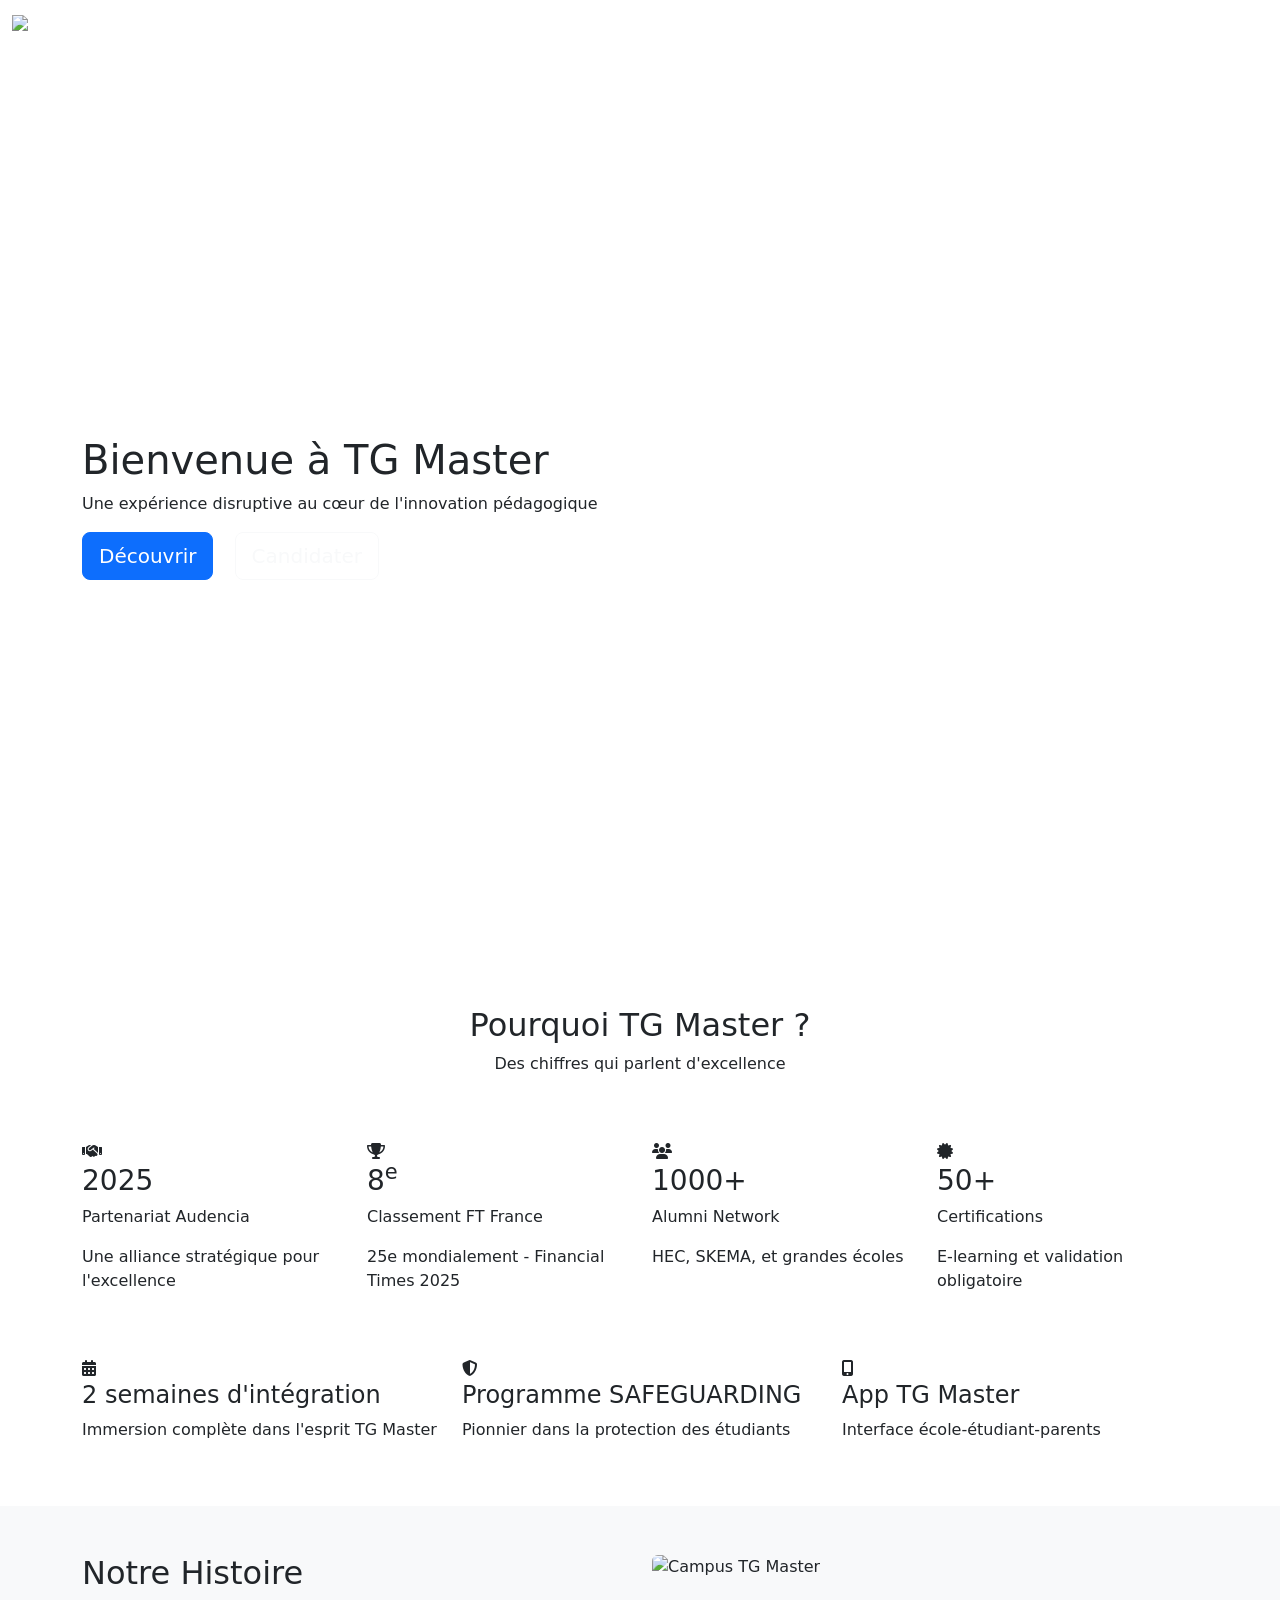
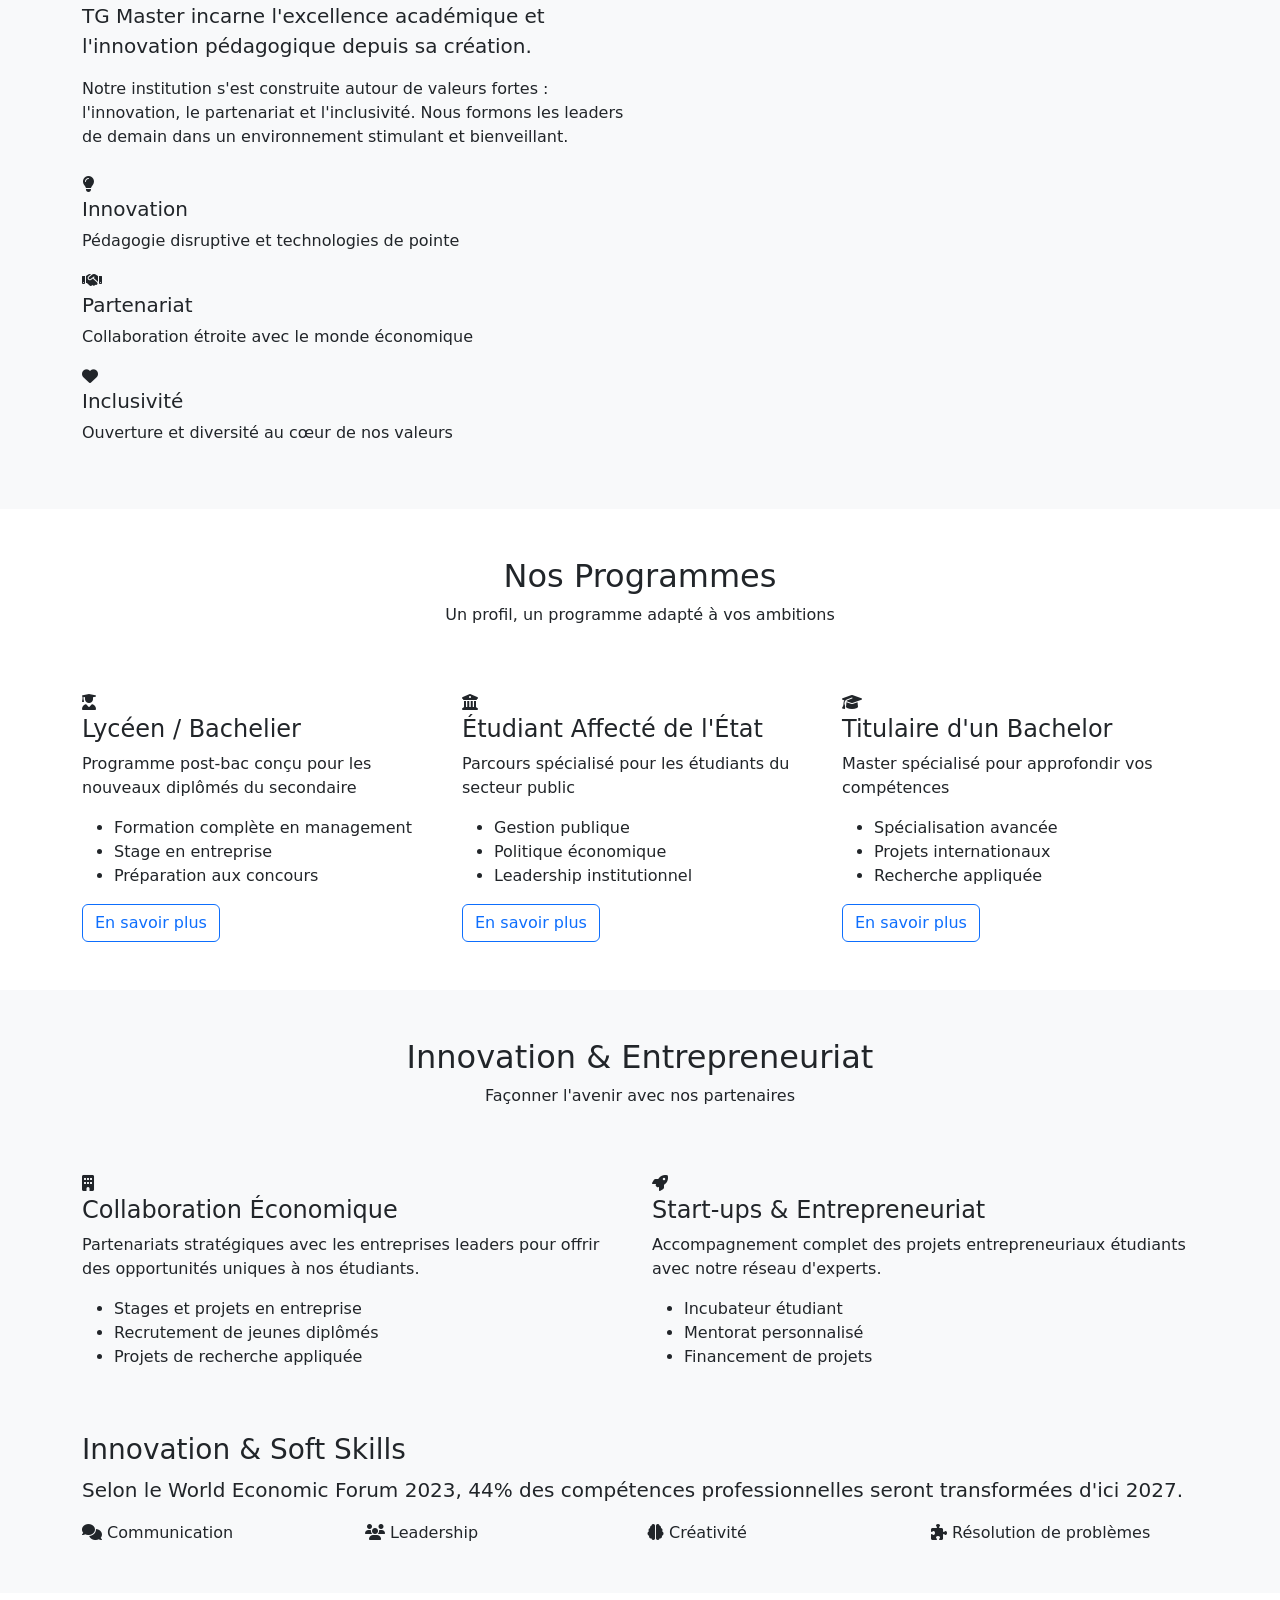
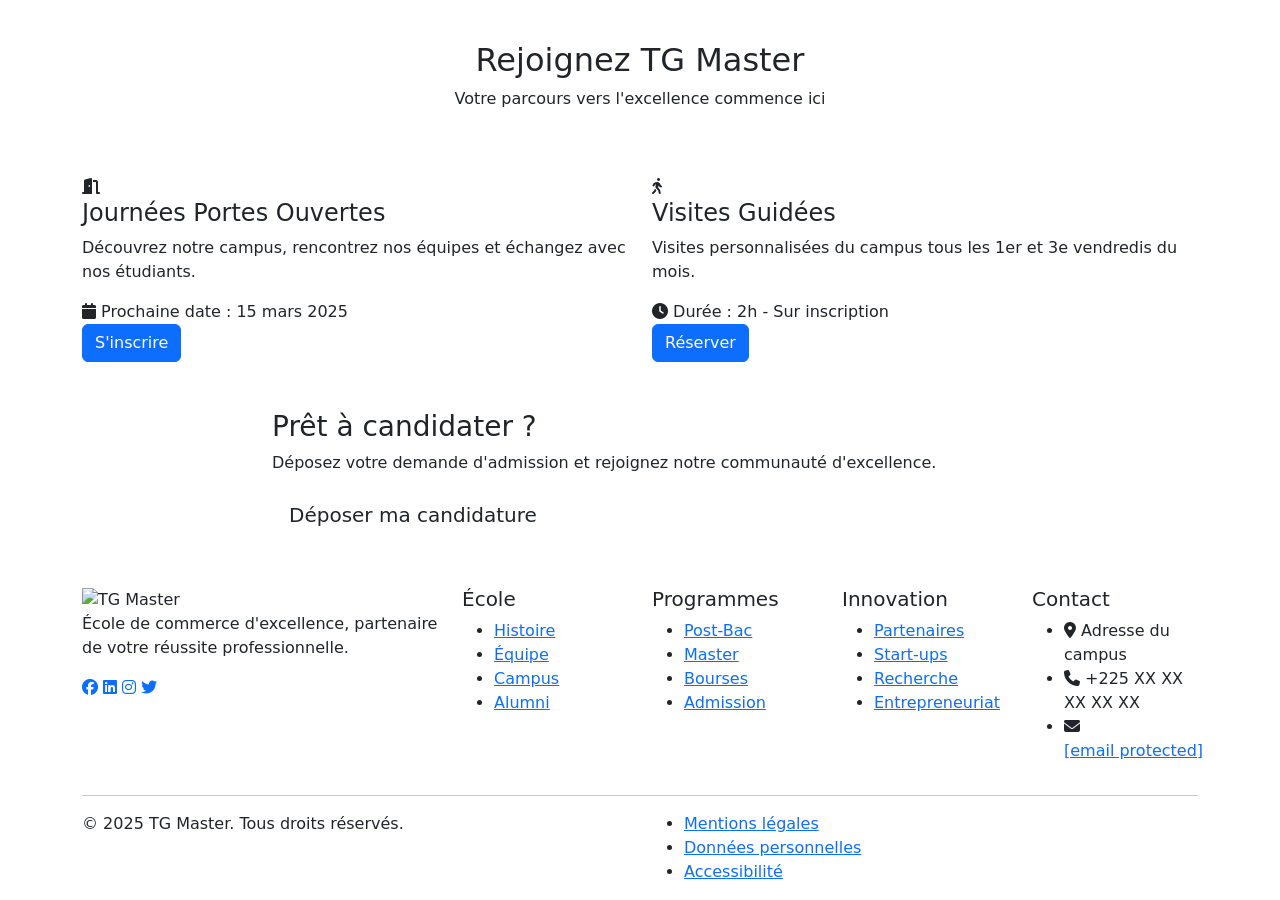
==== index.html @ 37af83d8 "Add files via upload" ====
<!DOCTYPE html>
<html lang="fr">

<head>
    <meta charset="UTF-8">
    <meta name="viewport" content="width=device-width, initial-scale=1.0">
    <link rel="icon" href="https://public-frontend-cos.metadl.com/mgx/img/favicon.png" type="image/png">
    <title>TG Master - École de Commerce d'Excellence</title>
    
    <!-- Bootstrap CSS -->
    <link href="https://cdn.jsdelivr.net/npm/bootstrap@5.3.8/dist/css/bootstrap.min.css" rel="stylesheet" integrity="sha384-sRIl4kxILFvY47J16cr9ZwB07vP4J8+LH7qKQnuqkuIAvNWLzeN8tE5YBujZqJLB" crossorigin="anonymous">
    <!-- Font Awesome -->
    <link href="https://cdnjs.cloudflare.com/ajax/libs/font-awesome/6.4.0/css/all.min.css" rel="stylesheet">
    <!-- Google Fonts -->
    <link href="https://fonts.googleapis.com/css2?family=Inter:wght@300;400;500;600;700&display=swap" rel="stylesheet">
    <!-- Custom CSS -->
    <link rel="stylesheet" href="css/style.css">
</head>

<body>
    <!-- Header avec Mega Menu -->
    <header class="header-main">
        <nav class="navbar navbar-expand-lg navbar-dark">
            <div class="container-fluid">
                <!-- Logo -->
                <a class="navbar-brand" href="#home">
                    <img src="https://via.placeholder.com/120x50/03224c/ffffff?text=TG+MASTER" alt="TG Master" class="logo">
                </a>

                <!-- Mobile Toggle -->
                <button class="navbar-toggler" type="button" data-bs-toggle="collapse" data-bs-target="#navbarNav">
                    <span class="navbar-toggler-icon"></span>
                </button>

                <!-- Mega Menu -->
                <div class="collapse navbar-collapse" id="navbarNav">
                    <ul class="navbar-nav ms-auto">
                        <li class="nav-item dropdown mega-dropdown">
                            <a class="nav-link dropdown-toggle" href="#" data-bs-toggle="dropdown">
                                <i class="fas fa-info-circle me-2"></i>À propos
                            </a>
                            <div class="dropdown-menu mega-menu">
                                <div class="container">
                                    <div class="row">
                                        <div class="col-md-6">
                                            <h6 class="dropdown-header">Organisation et Identité</h6>
                                            <a class="dropdown-item" href="a-propos/histoire.html">Histoire de TG Master</a>
                                            <a class="dropdown-item" href="a-propos/identite.html">Notre Équipe</a>
                                            <a class="dropdown-item" href="a-propos/identite.html">Identité & Logo</a>
                                            <a class="dropdown-item" href="a-propos/reglements.html">Règlements</a>
                                        </div>
                                        <div class="col-md-6">
                                            <h6 class="dropdown-header">Talents & Alumni</h6>
                                            <a class="dropdown-item" href="a-propos/espace-entreprises.html">Espace Entreprises</a>
                                            <a class="dropdown-item" href="a-propos/alumni.html">TG Master Alumni</a>
                                            <a class="dropdown-item" href="a-propos/campus.html">TG Master Campus</a>
                                            <a class="dropdown-item" href="a-propos/safeguarding.html">Programme SAFEGUARDING</a>
                                        </div>
                                    </div>
                                </div>
                            </div>
                        </li>

                        <li class="nav-item dropdown mega-dropdown">
                            <a class="nav-link dropdown-toggle" href="#" data-bs-toggle="dropdown">
                                <i class="fas fa-graduation-cap me-2"></i>Programmes d'étude
                            </a>
                            <div class="dropdown-menu mega-menu">
                                <div class="container">
                                    <div class="row">
                                        <div class="col-md-4">
                                            <h6 class="dropdown-header">Un profil, Un programme</h6>
                                            <a class="dropdown-item" href="#lyceen">Lycéen / Bachelier</a>
                                            <a class="dropdown-item" href="#etudiant-etat">Étudiant Affecté de l'État</a>
                                            <a class="dropdown-item" href="#bachelor">J'ai un Bachelor</a>
                                        </div>
                                        <div class="col-md-4">
                                            <h6 class="dropdown-header">Bourses & Financement</h6>
                                            <a class="dropdown-item" href="#bourses">Programme de bourses</a>
                                            <a class="dropdown-item" href="#financement">Options de financement</a>
                                        </div>
                                        <div class="col-md-4">
                                            <h6 class="dropdown-header">Excellence Académique</h6>
                                            <a class="dropdown-item" href="#professeurs">Corps professoral</a>
                                            <a class="dropdown-item" href="#contenus">Contenus des programmes</a>
                                        </div>
                                    </div>
                                </div>
                            </div>
                        </li>

                        <li class="nav-item dropdown mega-dropdown">
                            <a class="nav-link dropdown-toggle" href="#" data-bs-toggle="dropdown">
                                <i class="fas fa-lightbulb me-2"></i>Innovation
                            </a>
                            <div class="dropdown-menu mega-menu">
                                <div class="container">
                                    <div class="row">
                                        <div class="col-md-4">
                                            <h6 class="dropdown-header">Collaboration Économique</h6>
                                            <a class="dropdown-item" href="#partenaires">Devenir Partenaires</a>
                                            <a class="dropdown-item" href="#recrutement">Opportunités de recrutement</a>
                                            <a class="dropdown-item" href="#stages">Stages & Projets Master</a>
                                        </div>
                                        <div class="col-md-4">
                                            <h6 class="dropdown-header">Entrepreneuriat</h6>
                                            <a class="dropdown-item" href="#startups">Start-ups étudiantes</a>
                                            <a class="dropdown-item" href="#accompagnement">Accompagnement</a>
                                            <a class="dropdown-item" href="#mentorat">Mentorat & Coaching</a>
                                        </div>
                                        <div class="col-md-4">
                                            <h6 class="dropdown-header">Soft Skills</h6>
                                            <a class="dropdown-item" href="#competences">Compétences 2027</a>
                                            <a class="dropdown-item" href="#ateliers">Ateliers hors-les-murs</a>
                                            <a class="dropdown-item" href="#future-work">Future of Work</a>
                                        </div>
                                    </div>
                                </div>
                            </div>
                        </li>

                        <li class="nav-item dropdown mega-dropdown">
                            <a class="nav-link dropdown-toggle" href="#" data-bs-toggle="dropdown">
                                <i class="fas fa-user-graduate me-2"></i>Futur Étudiant
                            </a>
                            <div class="dropdown-menu mega-menu">
                                <div class="container">
                                    <div class="row">
                                        <div class="col-md-6">
                                            <h6 class="dropdown-header">Découvrir TG Master</h6>
                                            <a class="dropdown-item" href="#portes-ouvertes">Journées Portes Ouvertes</a>
                                            <a class="dropdown-item" href="#visites">Visites guidées</a>
                                            <a class="dropdown-item" href="#campus-video">Vidéo du campus</a>
                                        </div>
                                        <div class="col-md-6">
                                            <h6 class="dropdown-header">Candidature</h6>
                                            <a class="dropdown-item" href="#admission">Demande d'admission</a>
                                            <a class="dropdown-item" href="#processus">Processus de sélection</a>
                                            <a class="dropdown-item" href="#contact">Contact admissions</a>
                                        </div>
                                    </div>
                                </div>
                            </div>
                        </li>
                    </ul>
                </div>
            </div>
        </nav>
    </header>

    <!-- Bandeau d'accueil avec carrousel -->
    <section id="home" class="hero-section">
        <div id="heroCarousel" class="carousel slide carousel-fade" data-bs-ride="carousel" data-bs-interval="4000">
            <div class="carousel-indicators">
                <button type="button" data-bs-target="#heroCarousel" data-bs-slide-to="0" class="active"></button>
                <button type="button" data-bs-target="#heroCarousel" data-bs-slide-to="1"></button>
                <button type="button" data-bs-target="#heroCarousel" data-bs-slide-to="2"></button>
            </div>
            
            <div class="carousel-inner">
                <div class="carousel-item active">
                    <div class="hero-bg" style="background-image: url('https://images.unsplash.com/photo-1523240795612-9a054b0db644?ixlib=rb-4.0.3&auto=format&fit=crop&w=1920&q=80')"></div>
                    <div class="hero-overlay"></div>
                    <div class="container hero-content">
                        <div class="row align-items-center min-vh-100">
                            <div class="col-lg-8">
                                <h1 class="hero-title">Bienvenue à <span class="text-accent">TG Master</span></h1>
                                <p class="hero-subtitle">Une expérience disruptive au cœur de l'innovation pédagogique</p>
                                <div class="hero-buttons">
                                    <a href="#pourquoi-tg" class="btn btn-primary btn-lg me-3">Découvrir</a>
                                    <a href="#admission" class="btn btn-outline-light btn-lg">Candidater</a>
                                </div>
                            </div>
                        </div>
                    </div>
                </div>
                
                <div class="carousel-item">
                    <div class="hero-bg" style="background-image: url('https://images.unsplash.com/photo-1522202176988-66273c2fd55f?ixlib=rb-4.0.3&auto=format&fit=crop&w=1920&q=80')"></div>
                    <div class="hero-overlay"></div>
                    <div class="container hero-content">
                        <div class="row align-items-center min-vh-100">
                            <div class="col-lg-8">
                                <h1 class="hero-title">Innovation & <span class="text-accent">Partenariat</span></h1>
                                <p class="hero-subtitle">Collaborer avec le monde économique pour façonner l'avenir</p>
                                <div class="hero-buttons">
                                    <a href="#innovation" class="btn btn-primary btn-lg me-3">En savoir plus</a>
                                    <a href="#partenaires" class="btn btn-outline-light btn-lg">Nos partenaires</a>
                                </div>
                            </div>
                        </div>
                    </div>
                </div>
                
                <div class="carousel-item">
                    <div class="hero-bg" style="background-image: url('https://images.unsplash.com/photo-1531482615713-2afd69097998?ixlib=rb-4.0.3&auto=format&fit=crop&w=1920&q=80')"></div>
                    <div class="hero-overlay"></div>
                    <div class="container hero-content">
                        <div class="row align-items-center min-vh-100">
                            <div class="col-lg-8">
                                <h1 class="hero-title">Campus <span class="text-accent">Inclusif</span></h1>
                                <p class="hero-subtitle">Un environnement d'apprentissage et d'épanouissement unique</p>
                                <div class="hero-buttons">
                                    <a href="#campus-video" class="btn btn-primary btn-lg me-3">Visiter le campus</a>
                                    <a href="#vie-campus" class="btn btn-outline-light btn-lg">Vie étudiante</a>
                                </div>
                            </div>
                        </div>
                    </div>
                </div>
            </div>
        </div>
    </section>

    <!-- Section Pourquoi TG Master -->
    <section id="pourquoi-tg" class="why-section py-5">
        <div class="container">
            <div class="row text-center mb-5">
                <div class="col-12">
                    <h2 class="section-title">Pourquoi <span class="text-accent">TG Master</span> ?</h2>
                    <p class="section-subtitle">Des chiffres qui parlent d'excellence</p>
                </div>
            </div>
            
            <div class="row g-4">
                <div class="col-lg-3 col-md-6">
                    <div class="stat-card">
                        <div class="stat-icon">
                            <i class="fas fa-handshake"></i>
                        </div>
                        <div class="stat-content">
                            <h3 class="stat-number">2025</h3>
                            <p class="stat-label">Partenariat Audencia</p>
                            <p class="stat-description">Une alliance stratégique pour l'excellence</p>
                        </div>
                    </div>
                </div>
                
                <div class="col-lg-3 col-md-6">
                    <div class="stat-card">
                        <div class="stat-icon">
                            <i class="fas fa-trophy"></i>
                        </div>
                        <div class="stat-content">
                            <h3 class="stat-number">8<sup>e</sup></h3>
                            <p class="stat-label">Classement FT France</p>
                            <p class="stat-description">25e mondialement - Financial Times 2025</p>
                        </div>
                    </div>
                </div>
                
                <div class="col-lg-3 col-md-6">
                    <div class="stat-card">
                        <div class="stat-icon">
                            <i class="fas fa-users"></i>
                        </div>
                        <div class="stat-content">
                            <h3 class="stat-number">1000+</h3>
                            <p class="stat-label">Alumni Network</p>
                            <p class="stat-description">HEC, SKEMA, et grandes écoles</p>
                        </div>
                    </div>
                </div>
                
                <div class="col-lg-3 col-md-6">
                    <div class="stat-card">
                        <div class="stat-icon">
                            <i class="fas fa-certificate"></i>
                        </div>
                        <div class="stat-content">
                            <h3 class="stat-number">50+</h3>
                            <p class="stat-label">Certifications</p>
                            <p class="stat-description">E-learning et validation obligatoire</p>
                        </div>
                    </div>
                </div>
            </div>
            
            <div class="row g-4 mt-4">
                <div class="col-lg-4 col-md-6">
                    <div class="feature-card">
                        <div class="feature-icon">
                            <i class="fas fa-calendar-alt"></i>
                        </div>
                        <h4>2 semaines d'intégration</h4>
                        <p>Immersion complète dans l'esprit TG Master</p>
                    </div>
                </div>
                
                <div class="col-lg-4 col-md-6">
                    <div class="feature-card">
                        <div class="feature-icon">
                            <i class="fas fa-shield-alt"></i>
                        </div>
                        <h4>Programme SAFEGUARDING</h4>
                        <p>Pionnier dans la protection des étudiants</p>
                    </div>
                </div>
                
                <div class="col-lg-4 col-md-6">
                    <div class="feature-card">
                        <div class="feature-icon">
                            <i class="fas fa-mobile-alt"></i>
                        </div>
                        <h4>App TG Master</h4>
                        <p>Interface école-étudiant-parents</p>
                    </div>
                </div>
            </div>
        </div>
    </section>

    <!-- Section À propos -->
    <section id="about" class="about-section py-5 bg-light">
        <div class="container">
            <div class="row">
                <div class="col-lg-6">
                    <h2 class="section-title">Notre <span class="text-accent">Histoire</span></h2>
                    <p class="lead">TG Master incarne l'excellence académique et l'innovation pédagogique depuis sa création.</p>
                    <p>Notre institution s'est construite autour de valeurs fortes : l'innovation, le partenariat et l'inclusivité. Nous formons les leaders de demain dans un environnement stimulant et bienveillant.</p>
                    
                    <div class="values-grid mt-4">
                        <div class="value-item">
                            <i class="fas fa-lightbulb text-accent"></i>
                            <h5>Innovation</h5>
                            <p>Pédagogie disruptive et technologies de pointe</p>
                        </div>
                        <div class="value-item">
                            <i class="fas fa-handshake text-accent"></i>
                            <h5>Partenariat</h5>
                            <p>Collaboration étroite avec le monde économique</p>
                        </div>
                        <div class="value-item">
                            <i class="fas fa-heart text-accent"></i>
                            <h5>Inclusivité</h5>
                            <p>Ouverture et diversité au cœur de nos valeurs</p>
                        </div>
                    </div>
                </div>
                <div class="col-lg-6">
                    <div class="about-image">
                        <img src="https://images.unsplash.com/photo-1562774053-701939374585?ixlib=rb-4.0.3&auto=format&fit=crop&w=800&q=80" alt="Campus TG Master" class="img-fluid rounded">
                    </div>
                </div>
            </div>
        </div>
    </section>

    <!-- Section Programmes -->
    <section id="programs" class="programs-section py-5">
        <div class="container">
            <div class="row text-center mb-5">
                <div class="col-12">
                    <h2 class="section-title">Nos <span class="text-accent">Programmes</span></h2>
                    <p class="section-subtitle">Un profil, un programme adapté à vos ambitions</p>
                </div>
            </div>
            
            <div class="row g-4">
                <div class="col-lg-4">
                    <div class="program-card">
                        <div class="program-icon">
                            <i class="fas fa-user-graduate"></i>
                        </div>
                        <h4>Lycéen / Bachelier</h4>
                        <p>Programme post-bac conçu pour les nouveaux diplômés du secondaire</p>
                        <ul class="program-features">
                            <li>Formation complète en management</li>
                            <li>Stage en entreprise</li>
                            <li>Préparation aux concours</li>
                        </ul>
                        <a href="#lyceen" class="btn btn-outline-primary">En savoir plus</a>
                    </div>
                </div>
                
                <div class="col-lg-4">
                    <div class="program-card">
                        <div class="program-icon">
                            <i class="fas fa-university"></i>
                        </div>
                        <h4>Étudiant Affecté de l'État</h4>
                        <p>Parcours spécialisé pour les étudiants du secteur public</p>
                        <ul class="program-features">
                            <li>Gestion publique</li>
                            <li>Politique économique</li>
                            <li>Leadership institutionnel</li>
                        </ul>
                        <a href="#etudiant-etat" class="btn btn-outline-primary">En savoir plus</a>
                    </div>
                </div>
                
                <div class="col-lg-4">
                    <div class="program-card">
                        <div class="program-icon">
                            <i class="fas fa-graduation-cap"></i>
                        </div>
                        <h4>Titulaire d'un Bachelor</h4>
                        <p>Master spécialisé pour approfondir vos compétences</p>
                        <ul class="program-features">
                            <li>Spécialisation avancée</li>
                            <li>Projets internationaux</li>
                            <li>Recherche appliquée</li>
                        </ul>
                        <a href="#bachelor" class="btn btn-outline-primary">En savoir plus</a>
                    </div>
                </div>
            </div>
        </div>
    </section>

    <!-- Section Innovation -->
    <section id="innovation" class="innovation-section py-5 bg-light">
        <div class="container">
            <div class="row text-center mb-5">
                <div class="col-12">
                    <h2 class="section-title">Innovation & <span class="text-accent">Entrepreneuriat</span></h2>
                    <p class="section-subtitle">Façonner l'avenir avec nos partenaires</p>
                </div>
            </div>
            
            <div class="row g-4">
                <div class="col-lg-6">
                    <div class="innovation-card">
                        <div class="innovation-header">
                            <i class="fas fa-building"></i>
                            <h4>Collaboration Économique</h4>
                        </div>
                        <p>Partenariats stratégiques avec les entreprises leaders pour offrir des opportunités uniques à nos étudiants.</p>
                        <ul>
                            <li>Stages et projets en entreprise</li>
                            <li>Recrutement de jeunes diplômés</li>
                            <li>Projets de recherche appliquée</li>
                        </ul>
                    </div>
                </div>
                
                <div class="col-lg-6">
                    <div class="innovation-card">
                        <div class="innovation-header">
                            <i class="fas fa-rocket"></i>
                            <h4>Start-ups & Entrepreneuriat</h4>
                        </div>
                        <p>Accompagnement complet des projets entrepreneuriaux étudiants avec notre réseau d'experts.</p>
                        <ul>
                            <li>Incubateur étudiant</li>
                            <li>Mentorat personnalisé</li>
                            <li>Financement de projets</li>
                        </ul>
                    </div>
                </div>
            </div>
            
            <div class="row mt-5">
                <div class="col-12">
                    <div class="soft-skills-section">
                        <h3>Innovation & Soft Skills</h3>
                        <p class="lead">Selon le World Economic Forum 2023, 44% des compétences professionnelles seront transformées d'ici 2027.</p>
                        <div class="row g-3">
                            <div class="col-md-3">
                                <div class="skill-badge">
                                    <i class="fas fa-comments"></i>
                                    <span>Communication</span>
                                </div>
                            </div>
                            <div class="col-md-3">
                                <div class="skill-badge">
                                    <i class="fas fa-users"></i>
                                    <span>Leadership</span>
                                </div>
                            </div>
                            <div class="col-md-3">
                                <div class="skill-badge">
                                    <i class="fas fa-brain"></i>
                                    <span>Créativité</span>
                                </div>
                            </div>
                            <div class="col-md-3">
                                <div class="skill-badge">
                                    <i class="fas fa-puzzle-piece"></i>
                                    <span>Résolution de problèmes</span>
                                </div>
                            </div>
                        </div>
                    </div>
                </div>
            </div>
        </div>
    </section>

    <!-- Section Futur Étudiant -->
    <section id="future-student" class="future-student-section py-5">
        <div class="container">
            <div class="row text-center mb-5">
                <div class="col-12">
                    <h2 class="section-title">Rejoignez <span class="text-accent">TG Master</span></h2>
                    <p class="section-subtitle">Votre parcours vers l'excellence commence ici</p>
                </div>
            </div>
            
            <div class="row g-4">
                <div class="col-lg-6">
                    <div class="student-card">
                        <div class="student-icon">
                            <i class="fas fa-door-open"></i>
                        </div>
                        <h4>Journées Portes Ouvertes</h4>
                        <p>Découvrez notre campus, rencontrez nos équipes et échangez avec nos étudiants.</p>
                        <div class="student-info">
                            <i class="fas fa-calendar"></i>
                            <span>Prochaine date : 15 mars 2025</span>
                        </div>
                        <a href="#portes-ouvertes" class="btn btn-primary">S'inscrire</a>
                    </div>
                </div>
                
                <div class="col-lg-6">
                    <div class="student-card">
                        <div class="student-icon">
                            <i class="fas fa-walking"></i>
                        </div>
                        <h4>Visites Guidées</h4>
                        <p>Visites personnalisées du campus tous les 1er et 3e vendredis du mois.</p>
                        <div class="student-info">
                            <i class="fas fa-clock"></i>
                            <span>Durée : 2h - Sur inscription</span>
                        </div>
                        <a href="#visites" class="btn btn-primary">Réserver</a>
                    </div>
                </div>
            </div>
            
            <div class="row mt-5">
                <div class="col-lg-8 mx-auto">
                    <div class="admission-cta">
                        <h3>Prêt à candidater ?</h3>
                        <p>Déposez votre demande d'admission et rejoignez notre communauté d'excellence.</p>
                        <a href="#admission" class="btn btn-accent btn-lg">Déposer ma candidature</a>
                    </div>
                </div>
            </div>
        </div>
    </section>

    <!-- Footer -->
    <footer class="footer-section">
        <div class="container">
            <div class="row g-4">
                <div class="col-lg-4">
                    <div class="footer-brand">
                        <img src="https://via.placeholder.com/120x50/17a4a9/ffffff?text=TG+MASTER" alt="TG Master" class="footer-logo">
                        <p>École de commerce d'excellence, partenaire de votre réussite professionnelle.</p>
                        <div class="social-links">
                            <a href="#"><i class="fab fa-facebook"></i></a>
                            <a href="#"><i class="fab fa-linkedin"></i></a>
                            <a href="#"><i class="fab fa-instagram"></i></a>
                            <a href="#"><i class="fab fa-twitter"></i></a>
                        </div>
                    </div>
                </div>
                
                <div class="col-lg-2">
                    <h5>École</h5>
                    <ul class="footer-links">
                        <li><a href="#histoire">Histoire</a></li>
                        <li><a href="#gouvernance">Équipe</a></li>
                        <li><a href="#campus">Campus</a></li>
                        <li><a href="#alumni">Alumni</a></li>
                    </ul>
                </div>
                
                <div class="col-lg-2">
                    <h5>Programmes</h5>
                    <ul class="footer-links">
                        <li><a href="#lyceen">Post-Bac</a></li>
                        <li><a href="#bachelor">Master</a></li>
                        <li><a href="#bourses">Bourses</a></li>
                        <li><a href="#admission">Admission</a></li>
                    </ul>
                </div>
                
                <div class="col-lg-2">
                    <h5>Innovation</h5>
                    <ul class="footer-links">
                        <li><a href="#partenaires">Partenaires</a></li>
                        <li><a href="#startups">Start-ups</a></li>
                        <li><a href="#recherche">Recherche</a></li>
                        <li><a href="#entrepreneuriat">Entrepreneuriat</a></li>
                    </ul>
                </div>
                
                <div class="col-lg-2">
                    <h5>Contact</h5>
                    <ul class="footer-contact">
                        <li><i class="fas fa-map-marker-alt"></i> Adresse du campus</li>
                        <li><i class="fas fa-phone"></i> +225 XX XX XX XX XX</li>
                        <li><i class="fas fa-envelope"></i> <a href="/cdn-cgi/l/email-protection" class="__cf_email__" data-cfemail="66050908120705122612010b0715120314480014">[email&#160;protected]</a></li>
                    </ul>
                </div>
            </div>
            
            <hr class="footer-divider">
            
            <div class="row">
                <div class="col-md-6">
                    <p class="footer-copyright">&copy; 2025 TG Master. Tous droits réservés.</p>
                </div>
                <div class="col-md-6">
                    <ul class="footer-legal">
                        <li><a href="#mentions">Mentions légales</a></li>
                        <li><a href="#donnees">Données personnelles</a></li>
                        <li><a href="#accessibilite">Accessibilité</a></li>
                    </ul>
                </div>
            </div>
        </div>
    </footer>

    <!-- Bootstrap JS -->
    <script src="https://cdn.jsdelivr.net/npm/bootstrap@5.3.8/dist/js/bootstrap.bundle.min.js" integrity="sha384-FKyoEForCGlyvwx9Hj09JcYn3nv7wiPVlz7YYwJrWVcXK/BmnVDxM+D2scQbITxI" crossorigin="anonymous"></script>
    <script data-cfasync="false" src="/cdn-cgi/scripts/5c5dd728/cloudflare-static/email-decode.min.js"></script>
    <!-- Custom JS -->
    <script src="js/script.js"></script>
</body>

</html>
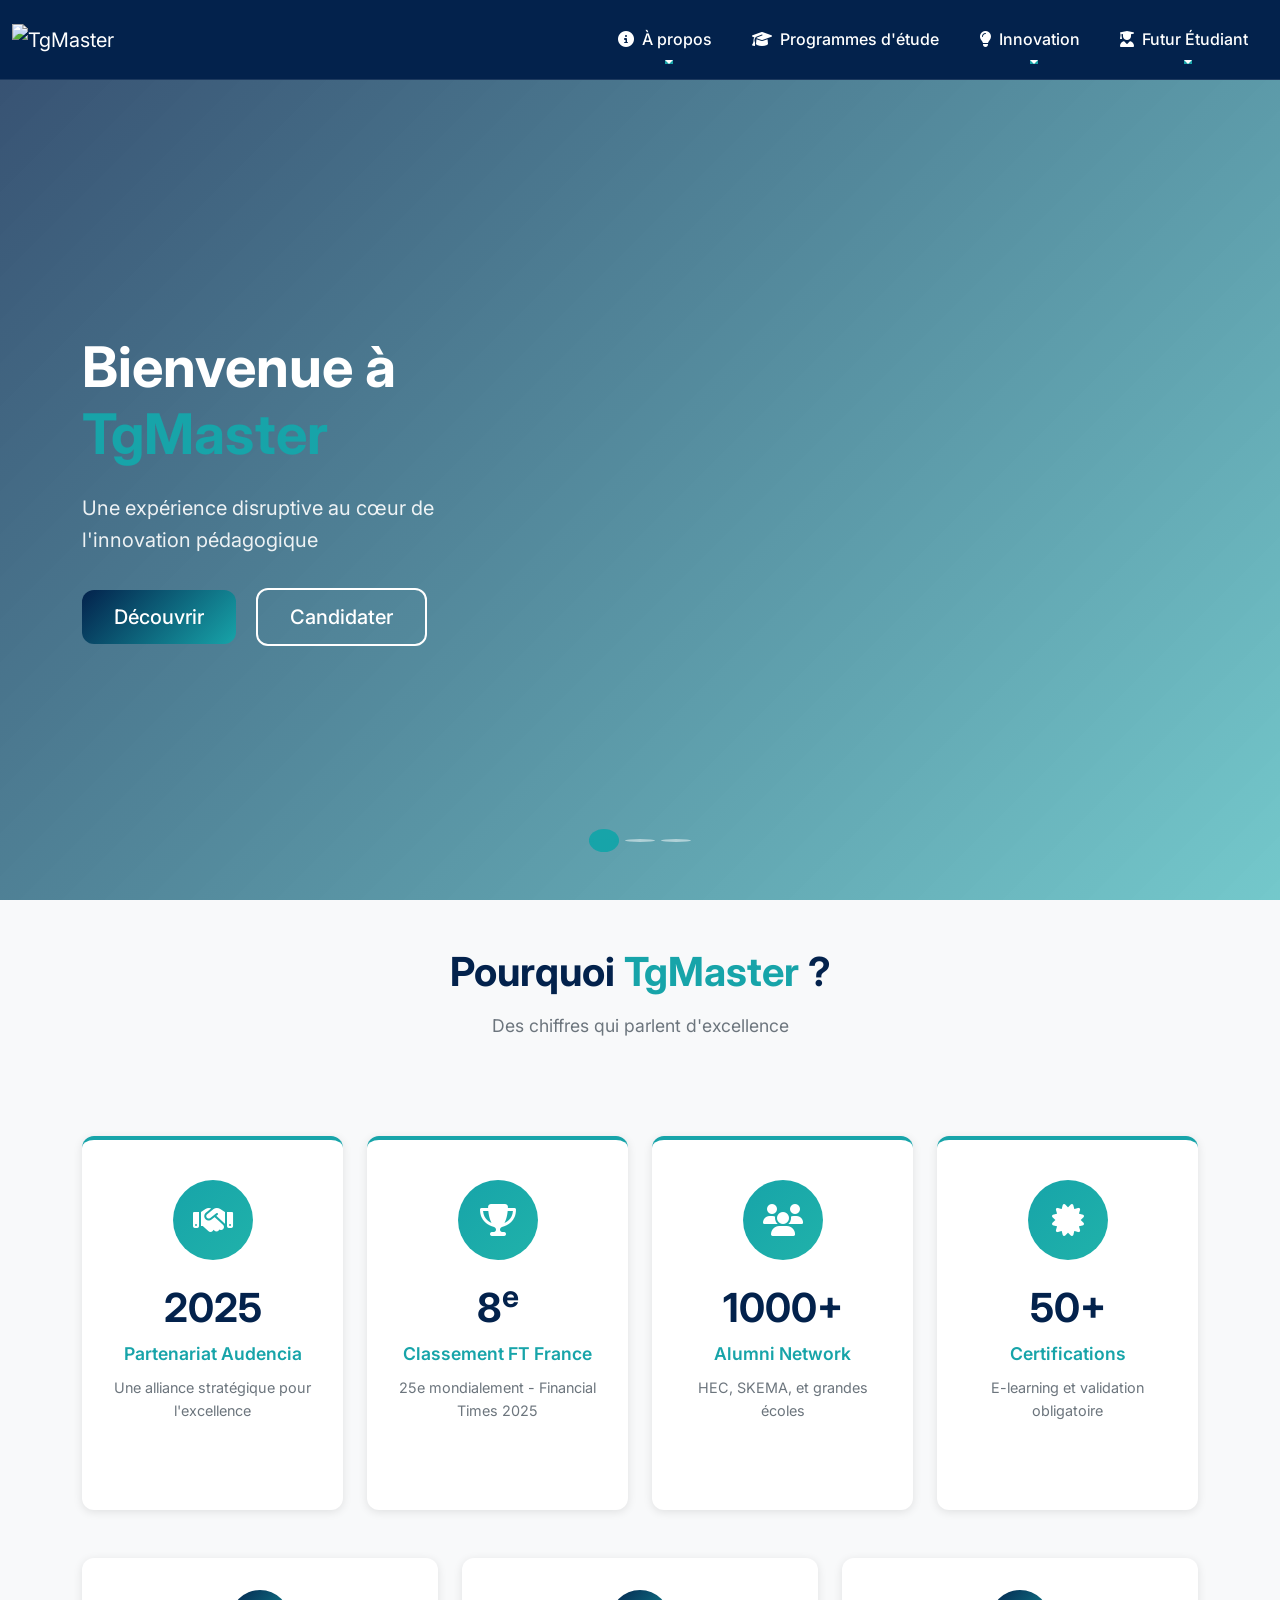
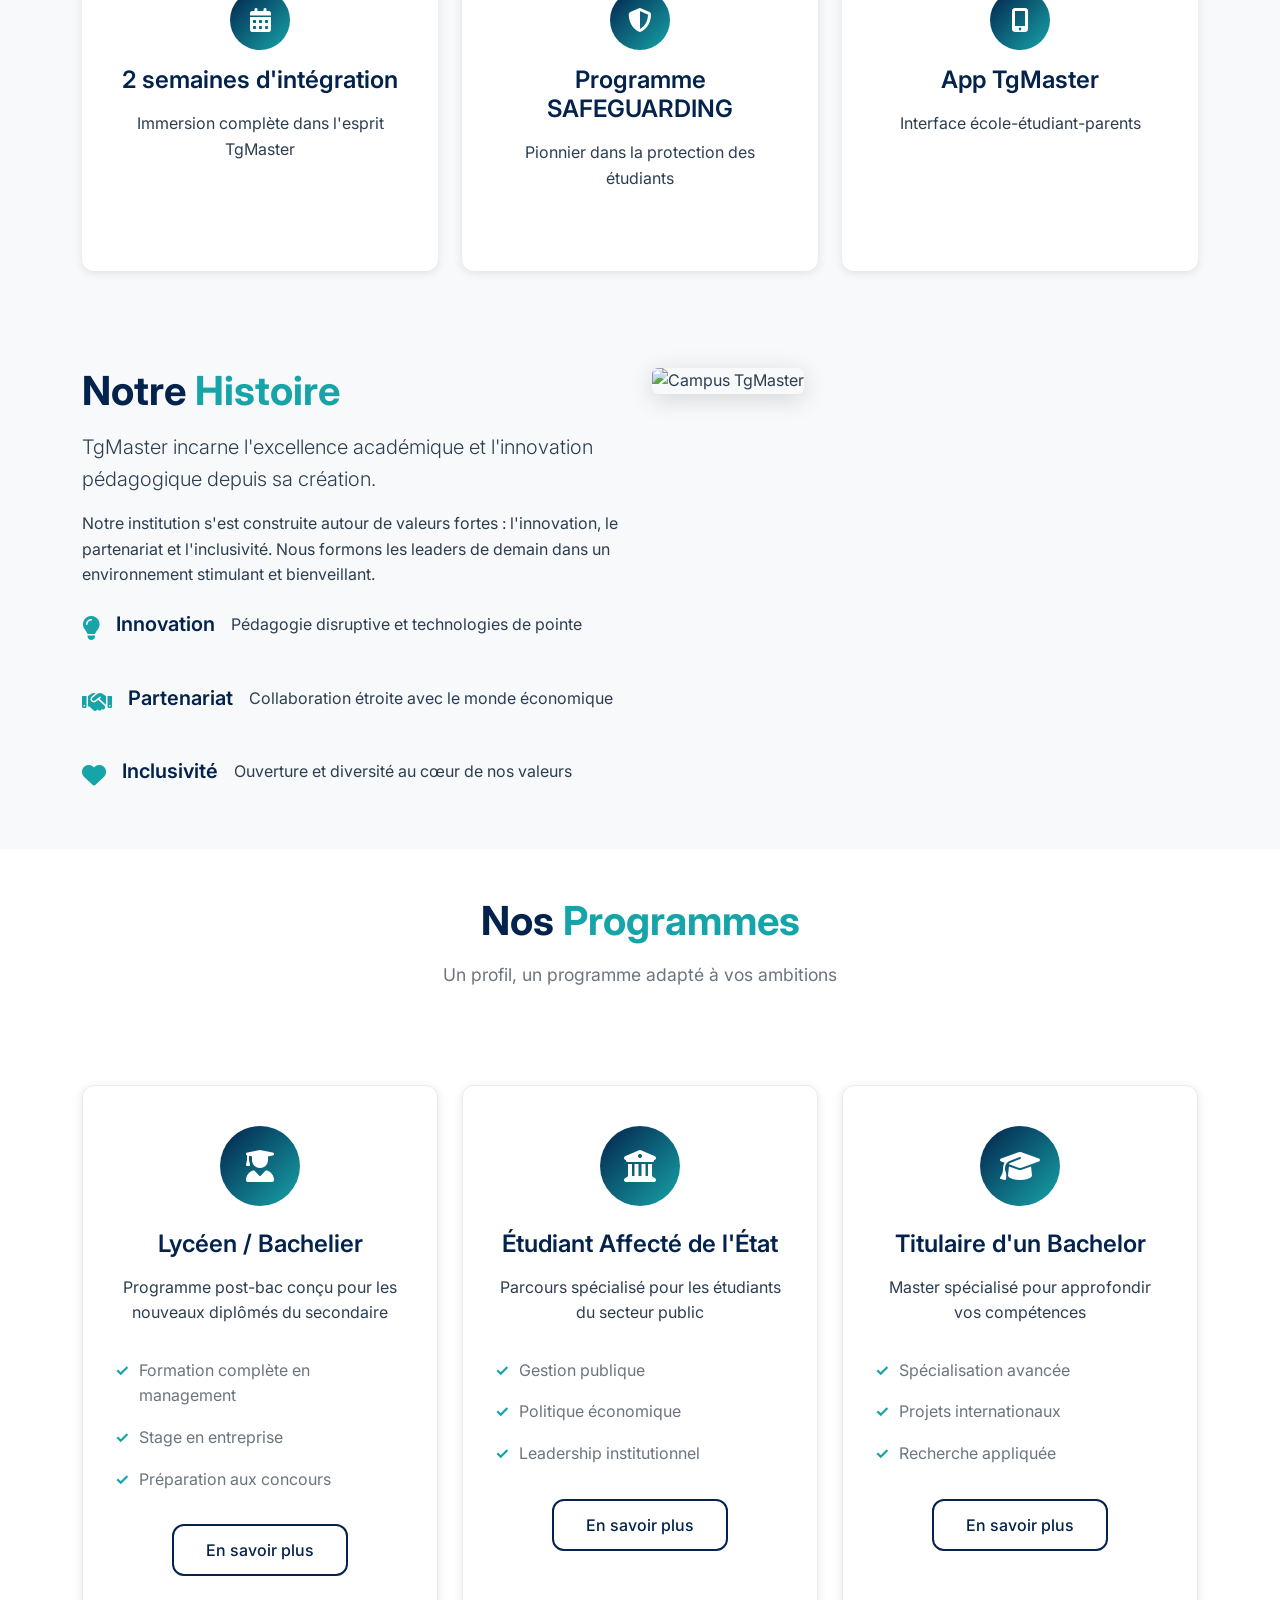
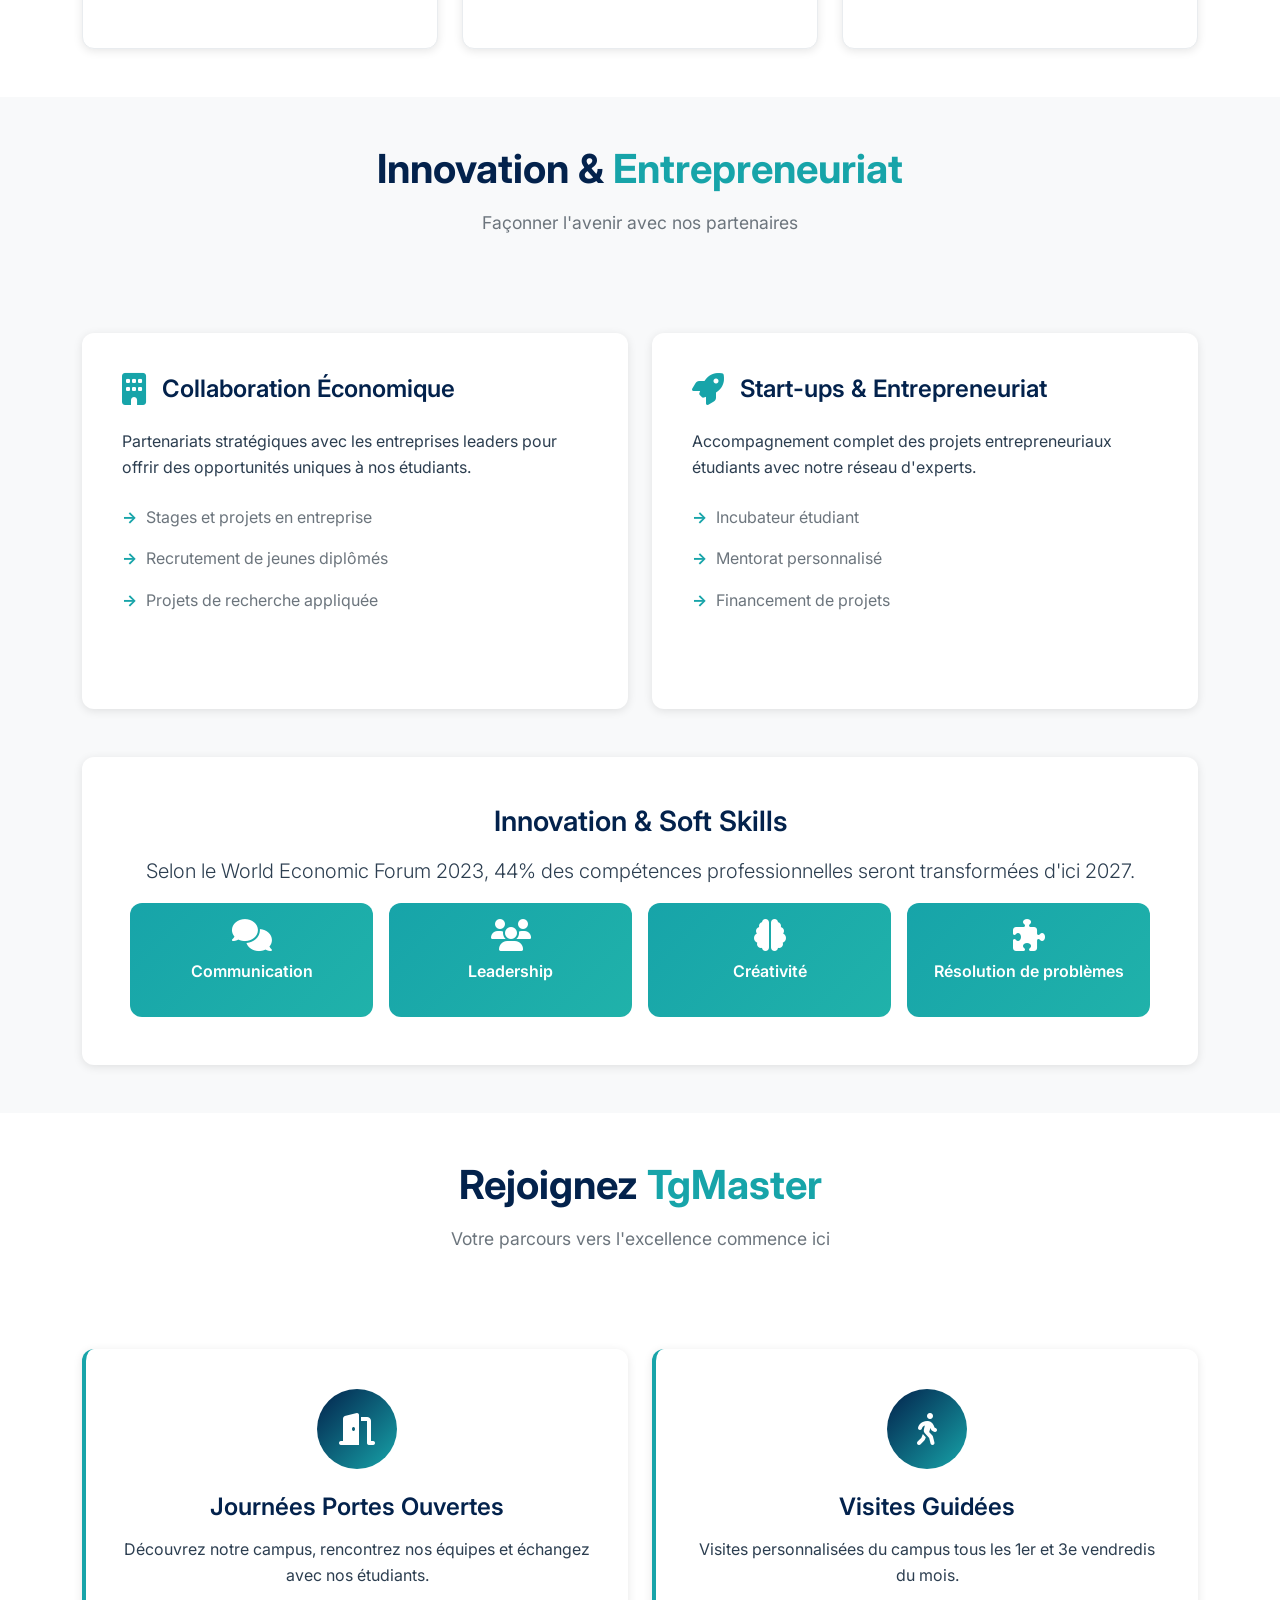
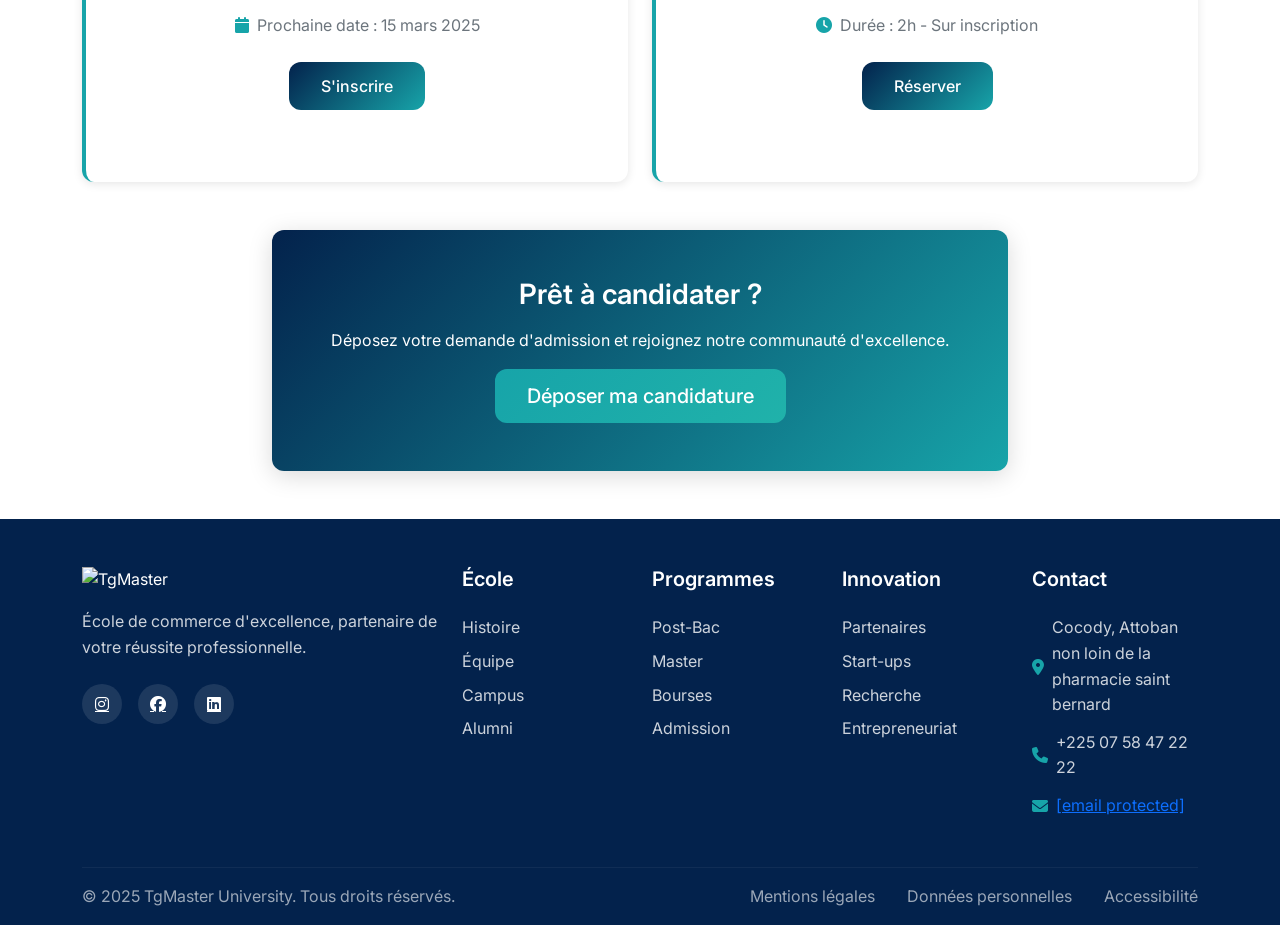
==== commit 5bbfdaeb: "modif a propos" ====
--- a/index.html
+++ b/index.html
@@ -1,3 +1,4 @@
+
 <!DOCTYPE html>
 <html lang="fr">
 
@@ -5,7 +6,7 @@
     <meta charset="UTF-8">
     <meta name="viewport" content="width=device-width, initial-scale=1.0">
     <link rel="icon" href="https://public-frontend-cos.metadl.com/mgx/img/favicon.png" type="image/png">
-    <title>TG Master - École de Commerce d'Excellence</title>
+    <title>TgMaster - École de Commerce d'Excellence</title>
     
     <!-- Bootstrap CSS -->
     <link href="https://cdn.jsdelivr.net/npm/bootstrap@5.3.8/dist/css/bootstrap.min.css" rel="stylesheet" integrity="sha384-sRIl4kxILFvY47J16cr9ZwB07vP4J8+LH7qKQnuqkuIAvNWLzeN8tE5YBujZqJLB" crossorigin="anonymous">
@@ -24,7 +25,7 @@
             <div class="container-fluid">
                 <!-- Logo -->
                 <a class="navbar-brand" href="#home">
-                    <img src="https://via.placeholder.com/120x50/03224c/ffffff?text=TG+MASTER" alt="TG Master" class="logo">
+                    <img src="https://via.placeholder.com/120x50/03224c/ffffff?text=TG+MASTER" alt="TgMaster" class="logo">
                 </a>
 
                 <!-- Mobile Toggle -->
@@ -44,7 +45,7 @@
                                     <div class="row">
                                         <div class="col-md-6">
                                             <h6 class="dropdown-header">Organisation et Identité</h6>
-                                            <a class="dropdown-item" href="a-propos/histoire.html">Histoire de TG Master</a>
+                                            <a class="dropdown-item" href="a-propos/histoire.html">Histoire de TgMaster</a>
                                             <a class="dropdown-item" href="a-propos/identite.html">Notre Équipe</a>
                                             <a class="dropdown-item" href="a-propos/identite.html">Identité & Logo</a>
                                             <a class="dropdown-item" href="a-propos/reglements.html">Règlements</a>
@@ -52,41 +53,18 @@
                                         <div class="col-md-6">
                                             <h6 class="dropdown-header">Talents & Alumni</h6>
                                             <a class="dropdown-item" href="a-propos/espace-entreprises.html">Espace Entreprises</a>
-                                            <a class="dropdown-item" href="a-propos/alumni.html">TG Master Alumni</a>
-                                            <a class="dropdown-item" href="a-propos/campus.html">TG Master Campus</a>
-                                            <a class="dropdown-item" href="a-propos/safeguarding.html">Programme SAFEGUARDING</a>
+                                            <a class="dropdown-item" href="a-propos/alumni.html">TgMaster Alumni</a>
+                                            <a class="dropdown-item" href="a-propos/campus.html">TgMaster Campus</a>
                                         </div>
                                     </div>
                                 </div>
                             </div>
                         </li>
 
-                        <li class="nav-item dropdown mega-dropdown">
-                            <a class="nav-link dropdown-toggle" href="#" data-bs-toggle="dropdown">
+                        <li class="nav-item">
+                            <a class="nav-link" href="https://univ.tgmaster.com/about" target="_blank" rel="noopener noreferrer">
                                 <i class="fas fa-graduation-cap me-2"></i>Programmes d'étude
                             </a>
-                            <div class="dropdown-menu mega-menu">
-                                <div class="container">
-                                    <div class="row">
-                                        <div class="col-md-4">
-                                            <h6 class="dropdown-header">Un profil, Un programme</h6>
-                                            <a class="dropdown-item" href="#lyceen">Lycéen / Bachelier</a>
-                                            <a class="dropdown-item" href="#etudiant-etat">Étudiant Affecté de l'État</a>
-                                            <a class="dropdown-item" href="#bachelor">J'ai un Bachelor</a>
-                                        </div>
-                                        <div class="col-md-4">
-                                            <h6 class="dropdown-header">Bourses & Financement</h6>
-                                            <a class="dropdown-item" href="#bourses">Programme de bourses</a>
-                                            <a class="dropdown-item" href="#financement">Options de financement</a>
-                                        </div>
-                                        <div class="col-md-4">
-                                            <h6 class="dropdown-header">Excellence Académique</h6>
-                                            <a class="dropdown-item" href="#professeurs">Corps professoral</a>
-                                            <a class="dropdown-item" href="#contenus">Contenus des programmes</a>
-                                        </div>
-                                    </div>
-                                </div>
-                            </div>
                         </li>
 
                         <li class="nav-item dropdown mega-dropdown">
@@ -127,7 +105,7 @@
                                 <div class="container">
                                     <div class="row">
                                         <div class="col-md-6">
-                                            <h6 class="dropdown-header">Découvrir TG Master</h6>
+                                            <h6 class="dropdown-header">Découvrir TgMaster</h6>
                                             <a class="dropdown-item" href="#portes-ouvertes">Journées Portes Ouvertes</a>
                                             <a class="dropdown-item" href="#visites">Visites guidées</a>
                                             <a class="dropdown-item" href="#campus-video">Vidéo du campus</a>
@@ -164,28 +142,11 @@
                     <div class="container hero-content">
                         <div class="row align-items-center min-vh-100">
                             <div class="col-lg-8">
-                                <h1 class="hero-title">Bienvenue à <span class="text-accent">TG Master</span></h1>
+                                <h1 class="hero-title">Bienvenue à <span class="text-accent">TgMaster</span></h1>
                                 <p class="hero-subtitle">Une expérience disruptive au cœur de l'innovation pédagogique</p>
                                 <div class="hero-buttons">
                                     <a href="#pourquoi-tg" class="btn btn-primary btn-lg me-3">Découvrir</a>
                                     <a href="#admission" class="btn btn-outline-light btn-lg">Candidater</a>
-                                </div>
-                            </div>
-                        </div>
-                    </div>
-                </div>
-                
-                <div class="carousel-item">
-                    <div class="hero-bg" style="background-image: url('https://images.unsplash.com/photo-1522202176988-66273c2fd55f?ixlib=rb-4.0.3&auto=format&fit=crop&w=1920&q=80')"></div>
-                    <div class="hero-overlay"></div>
-                    <div class="container hero-content">
-                        <div class="row align-items-center min-vh-100">
-                            <div class="col-lg-8">
-                                <h1 class="hero-title">Innovation & <span class="text-accent">Partenariat</span></h1>
-                                <p class="hero-subtitle">Collaborer avec le monde économique pour façonner l'avenir</p>
-                                <div class="hero-buttons">
-                                    <a href="#innovation" class="btn btn-primary btn-lg me-3">En savoir plus</a>
-                                    <a href="#partenaires" class="btn btn-outline-light btn-lg">Nos partenaires</a>
                                 </div>
                             </div>
                         </div>
@@ -201,8 +162,8 @@
                                 <h1 class="hero-title">Campus <span class="text-accent">Inclusif</span></h1>
                                 <p class="hero-subtitle">Un environnement d'apprentissage et d'épanouissement unique</p>
                                 <div class="hero-buttons">
-                                    <a href="#campus-video" class="btn btn-primary btn-lg me-3">Visiter le campus</a>
-                                    <a href="#vie-campus" class="btn btn-outline-light btn-lg">Vie étudiante</a>
+                                    <a href="campus.html" class="btn btn-primary btn-lg me-3">Visiter le campus</a>
+                                   
                                 </div>
                             </div>
                         </div>
@@ -212,12 +173,12 @@
         </div>
     </section>
 
-    <!-- Section Pourquoi TG Master -->
+    <!-- Section Pourquoi TgMaster -->
     <section id="pourquoi-tg" class="why-section py-5">
         <div class="container">
             <div class="row text-center mb-5">
                 <div class="col-12">
-                    <h2 class="section-title">Pourquoi <span class="text-accent">TG Master</span> ?</h2>
+                    <h2 class="section-title">Pourquoi <span class="text-accent">TgMaster</span> ?</h2>
                     <p class="section-subtitle">Des chiffres qui parlent d'excellence</p>
                 </div>
             </div>
@@ -283,7 +244,7 @@
                             <i class="fas fa-calendar-alt"></i>
                         </div>
                         <h4>2 semaines d'intégration</h4>
-                        <p>Immersion complète dans l'esprit TG Master</p>
+                        <p>Immersion complète dans l'esprit TgMaster</p>
                     </div>
                 </div>
                 
@@ -302,7 +263,7 @@
                         <div class="feature-icon">
                             <i class="fas fa-mobile-alt"></i>
                         </div>
-                        <h4>App TG Master</h4>
+                        <h4>App TgMaster</h4>
                         <p>Interface école-étudiant-parents</p>
                     </div>
                 </div>
@@ -316,7 +277,7 @@
             <div class="row">
                 <div class="col-lg-6">
                     <h2 class="section-title">Notre <span class="text-accent">Histoire</span></h2>
-                    <p class="lead">TG Master incarne l'excellence académique et l'innovation pédagogique depuis sa création.</p>
+                    <p class="lead">TgMaster incarne l'excellence académique et l'innovation pédagogique depuis sa création.</p>
                     <p>Notre institution s'est construite autour de valeurs fortes : l'innovation, le partenariat et l'inclusivité. Nous formons les leaders de demain dans un environnement stimulant et bienveillant.</p>
                     
                     <div class="values-grid mt-4">
@@ -339,7 +300,7 @@
                 </div>
                 <div class="col-lg-6">
                     <div class="about-image">
-                        <img src="https://images.unsplash.com/photo-1562774053-701939374585?ixlib=rb-4.0.3&auto=format&fit=crop&w=800&q=80" alt="Campus TG Master" class="img-fluid rounded">
+                        <img src="https://images.unsplash.com/photo-1562774053-701939374585?ixlib=rb-4.0.3&auto=format&fit=crop&w=800&q=80" alt="Campus TgMaster" class="img-fluid rounded">
                     </div>
                 </div>
             </div>
@@ -492,7 +453,7 @@
         <div class="container">
             <div class="row text-center mb-5">
                 <div class="col-12">
-                    <h2 class="section-title">Rejoignez <span class="text-accent">TG Master</span></h2>
+                    <h2 class="section-title">Rejoignez <span class="text-accent">TgMaster</span></h2>
                     <p class="section-subtitle">Votre parcours vers l'excellence commence ici</p>
                 </div>
             </div>
@@ -547,13 +508,14 @@
             <div class="row g-4">
                 <div class="col-lg-4">
                     <div class="footer-brand">
-                        <img src="https://via.placeholder.com/120x50/17a4a9/ffffff?text=TG+MASTER" alt="TG Master" class="footer-logo">
+                        <img src="https://via.placeholder.com/120x50/17a4a9/ffffff?text=TG+MASTER" alt="TgMaster" class="footer-logo">
                         <p>École de commerce d'excellence, partenaire de votre réussite professionnelle.</p>
                         <div class="social-links">
+                            <a href="#"><i class="fab fa-instagram"></i></a>
                             <a href="#"><i class="fab fa-facebook"></i></a>
                             <a href="#"><i class="fab fa-linkedin"></i></a>
-                            <a href="#"><i class="fab fa-instagram"></i></a>
-                            <a href="#"><i class="fab fa-twitter"></i></a>
+                            
+                           
                         </div>
                     </div>
                 </div>
@@ -591,8 +553,8 @@
                 <div class="col-lg-2">
                     <h5>Contact</h5>
                     <ul class="footer-contact">
-                        <li><i class="fas fa-map-marker-alt"></i> Adresse du campus</li>
-                        <li><i class="fas fa-phone"></i> +225 XX XX XX XX XX</li>
+                        <li><i class="fas fa-map-marker-alt"></i> Cocody, Attoban non loin de la pharmacie saint bernard</li>
+                        <li><i class="fas fa-phone"></i> +225 07 58 47 22 22</li>
                         <li><i class="fas fa-envelope"></i> <a href="/cdn-cgi/l/email-protection" class="__cf_email__" data-cfemail="66050908120705122612010b0715120314480014">[email&#160;protected]</a></li>
                     </ul>
                 </div>
@@ -602,7 +564,7 @@
             
             <div class="row">
                 <div class="col-md-6">
-                    <p class="footer-copyright">&copy; 2025 TG Master. Tous droits réservés.</p>
+                    <p class="footer-copyright">&copy; 2025 TgMaster University. Tous droits réservés.</p>
                 </div>
                 <div class="col-md-6">
                     <ul class="footer-legal">
--- a/css/style.css
+++ b/css/style.css
@@ -0,0 +1,1032 @@
+/* Variables CSS */
+:root {
+    --primary-color: #03224c;
+    --secondary-color: #17a4a9;
+    --accent-color: #17a4a9;
+    --light-bg: #f8f9fa;
+    --dark-text: #2c3e50;
+    --light-text: #6c757d;
+    --white: #ffffff;
+    --gradient-primary: linear-gradient(135deg, var(--primary-color) 0%, var(--secondary-color) 100%);
+    --gradient-accent: linear-gradient(135deg, var(--secondary-color) 0%, #20b2aa 100%);
+    --shadow-light: 0 2px 10px rgba(0, 0, 0, 0.1);
+    --shadow-medium: 0 5px 25px rgba(0, 0, 0, 0.15);
+    --shadow-heavy: 0 10px 40px rgba(0, 0, 0, 0.2);
+    --border-radius: 12px;
+    --transition: all 0.3s cubic-bezier(0.4, 0, 0.2, 1);
+}
+
+/* Reset et base */
+* {
+    margin: 0;
+    padding: 0;
+    box-sizing: border-box;
+}
+
+body {
+    font-family: 'Inter', -apple-system, BlinkMacSystemFont, 'Segoe UI', Roboto, sans-serif;
+    line-height: 1.6;
+    color: var(--dark-text);
+    overflow-x: hidden;
+    padding-top: 80px;
+    /* Compensation pour le header fixe */
+}
+
+/* Utilitaires */
+.text-accent {
+    color: var(--accent-color) !important;
+}
+
+.bg-gradient-primary {
+    background: var(--gradient-primary) !important;
+}
+
+.bg-gradient-accent {
+    background: var(--gradient-accent) !important;
+}
+
+/* Header et Navigation */
+.header-main {
+    position: fixed;
+    top: 0;
+    width: 100%;
+    z-index: 1000;
+    background: var(--primary-color);
+    border-bottom: 1px solid rgba(255, 255, 255, 0.1);
+    transition: var(--transition);
+    height: 80px;
+    display: flex;
+    align-items: center;
+}
+
+.navbar {
+    padding: 0.5rem 0;
+    width: 100%;
+}
+
+.navbar-brand .logo {
+    height: 40px;
+    transition: var(--transition);
+}
+
+.navbar-brand:hover .logo {
+    transform: scale(1.05);
+}
+
+.navbar-nav .nav-link {
+    color: var(--white) !important;
+    font-weight: 500;
+    padding: 0.75rem 1.25rem !important;
+    border-radius: var(--border-radius);
+    transition: var(--transition);
+    position: relative;
+}
+
+.navbar-nav .nav-link:hover {
+    background: rgba(255, 255, 255, 0.1);
+    transform: translateY(-2px);
+}
+
+.navbar-nav .nav-link::after {
+    content: '';
+    position: absolute;
+    bottom: 0;
+    left: 50%;
+    width: 0;
+    height: 2px;
+    background: var(--accent-color);
+    transition: var(--transition);
+    transform: translateX(-50%);
+}
+
+.navbar-nav .nav-link:hover::after {
+    width: 80%;
+}
+
+/* Mega Menu */
+.mega-dropdown .dropdown-menu {
+    position: absolute;
+    top: 100%;
+    left: 50%;
+    transform: translateX(-50%);
+    width: 600px;
+    max-width: 90vw;
+    border: none;
+    border-radius: var(--border-radius);
+    box-shadow: var(--shadow-heavy);
+    background: var(--white);
+    padding: 2rem;
+    margin-top: 0.5rem;
+    opacity: 0;
+    visibility: hidden;
+    transition: var(--transition);
+}
+
+.mega-dropdown:hover .dropdown-menu {
+    opacity: 1;
+    visibility: visible;
+    transform: translateX(-50%) translateY(0);
+}
+
+.mega-menu .dropdown-header {
+    color: var(--primary-color);
+    font-weight: 600;
+    font-size: 1rem;
+    margin-bottom: 1rem;
+    padding-bottom: 0.5rem;
+    border-bottom: 2px solid var(--accent-color);
+}
+
+.mega-menu .dropdown-item {
+    color: var(--dark-text);
+    padding: 0.5rem 0;
+    border: none;
+    transition: var(--transition);
+    border-radius: 6px;
+}
+
+.mega-menu .dropdown-item:hover {
+    background: rgba(23, 164, 169, 0.1);
+    color: var(--accent-color);
+    transform: translateX(5px);
+}
+
+/* Hero Section */
+.hero-section {
+    position: relative;
+    height: 100vh;
+    overflow: hidden;
+    margin-top: -80px;
+    /* Compensation pour le header fixe */
+}
+
+.hero-bg {
+    position: absolute;
+    top: 0;
+    left: 0;
+    width: 100%;
+    height: 100%;
+    background-size: cover;
+    background-position: center;
+    background-repeat: no-repeat;
+    transition: transform 8s ease-in-out;
+}
+
+.carousel-item.active .hero-bg {
+    transform: scale(1.05);
+}
+
+.hero-overlay {
+    position: absolute;
+    top: 0;
+    left: 0;
+    width: 100%;
+    height: 100%;
+    background: linear-gradient(135deg, rgba(3, 34, 76, 0.8) 0%, rgba(23, 164, 169, 0.6) 100%);
+}
+
+.hero-content {
+    position: relative;
+    z-index: 2;
+    height: 100vh;
+    display: flex;
+    align-items: center;
+    padding-top: 80px;
+    /* Compensation pour le header */
+}
+
+.hero-title {
+    font-size: 3.5rem;
+    font-weight: 700;
+    color: var(--white);
+    margin-bottom: 1.5rem;
+    line-height: 1.2;
+    animation: fadeInUp 1s ease-out;
+}
+
+.hero-subtitle {
+    font-size: 1.25rem;
+    color: rgba(255, 255, 255, 0.9);
+    margin-bottom: 2rem;
+    animation: fadeInUp 1s ease-out 0.2s both;
+}
+
+.hero-buttons {
+    animation: fadeInUp 1s ease-out 0.4s both;
+}
+
+.carousel-indicators {
+    bottom: 2rem;
+    z-index: 3;
+}
+
+.carousel-indicators button {
+    width: 12px;
+    height: 12px;
+    border-radius: 50%;
+    border: 2px solid var(--white);
+    background: transparent;
+    transition: var(--transition);
+}
+
+.carousel-indicators button.active {
+    background: var(--accent-color);
+    border-color: var(--accent-color);
+}
+
+/* Sections communes */
+.section-title {
+    font-size: 2.5rem;
+    font-weight: 700;
+    color: var(--primary-color);
+    margin-bottom: 1rem;
+}
+
+.section-subtitle {
+    font-size: 1.1rem;
+    color: var(--light-text);
+    margin-bottom: 3rem;
+}
+
+/* Section Pourquoi TG Master */
+.why-section {
+    padding: 5rem 0;
+    background: linear-gradient(135deg, #f8f9fa 0%, #e9ecef 100%);
+    position: relative;
+    z-index: 1;
+}
+
+.stat-card {
+    background: var(--white);
+    padding: 2.5rem 2rem;
+    border-radius: var(--border-radius);
+    box-shadow: var(--shadow-light);
+    text-align: center;
+    transition: var(--transition);
+    height: 100%;
+    border-top: 4px solid var(--accent-color);
+    margin-bottom: 2rem;
+}
+
+.stat-card:hover {
+    transform: translateY(-10px);
+    box-shadow: var(--shadow-medium);
+}
+
+.stat-icon {
+    width: 80px;
+    height: 80px;
+    margin: 0 auto 1.5rem;
+    background: var(--gradient-accent);
+    border-radius: 50%;
+    display: flex;
+    align-items: center;
+    justify-content: center;
+    font-size: 2rem;
+    color: var(--white);
+}
+
+.stat-number {
+    font-size: 2.5rem;
+    font-weight: 700;
+    color: var(--primary-color);
+    margin-bottom: 0.5rem;
+}
+
+.stat-label {
+    font-size: 1.1rem;
+    font-weight: 600;
+    color: var(--accent-color);
+    margin-bottom: 0.5rem;
+}
+
+.stat-description {
+    font-size: 0.9rem;
+    color: var(--light-text);
+}
+
+.feature-card {
+    background: var(--white);
+    padding: 2rem;
+    border-radius: var(--border-radius);
+    box-shadow: var(--shadow-light);
+    text-align: center;
+    transition: var(--transition);
+    height: 100%;
+    margin-bottom: 2rem;
+}
+
+.feature-card:hover {
+    transform: translateY(-5px);
+    box-shadow: var(--shadow-medium);
+}
+
+.feature-icon {
+    width: 60px;
+    height: 60px;
+    margin: 0 auto 1rem;
+    background: var(--gradient-primary);
+    border-radius: 50%;
+    display: flex;
+    align-items: center;
+    justify-content: center;
+    font-size: 1.5rem;
+    color: var(--white);
+}
+
+.feature-card h4 {
+    color: var(--primary-color);
+    margin-bottom: 1rem;
+    font-weight: 600;
+}
+
+/* Section À propos */
+.about-section {
+    padding: 5rem 0;
+    position: relative;
+    z-index: 1;
+}
+
+.about-image img {
+    border-radius: var(--border-radius);
+    box-shadow: var(--shadow-medium);
+    transition: var(--transition);
+    width: 100%;
+    height: auto;
+}
+
+.about-image img:hover {
+    transform: scale(1.02);
+}
+
+.values-grid {
+    display: grid;
+    gap: 2rem;
+}
+
+.value-item {
+    display: flex;
+    align-items: flex-start;
+    gap: 1rem;
+}
+
+.value-item i {
+    font-size: 1.5rem;
+    margin-top: 0.25rem;
+}
+
+.value-item h5 {
+    color: var(--primary-color);
+    margin-bottom: 0.5rem;
+    font-weight: 600;
+}
+
+/* Section Programmes */
+.programs-section {
+    padding: 5rem 0;
+    position: relative;
+    z-index: 1;
+}
+
+.program-card {
+    background: var(--white);
+    padding: 2.5rem 2rem;
+    border-radius: var(--border-radius);
+    box-shadow: var(--shadow-light);
+    text-align: center;
+    transition: var(--transition);
+    height: 100%;
+    border: 1px solid #e9ecef;
+    margin-bottom: 2rem;
+}
+
+.program-card:hover {
+    transform: translateY(-10px);
+    box-shadow: var(--shadow-medium);
+    border-color: var(--accent-color);
+}
+
+.program-icon {
+    width: 80px;
+    height: 80px;
+    margin: 0 auto 1.5rem;
+    background: var(--gradient-primary);
+    border-radius: 50%;
+    display: flex;
+    align-items: center;
+    justify-content: center;
+    font-size: 2rem;
+    color: var(--white);
+}
+
+.program-card h4 {
+    color: var(--primary-color);
+    margin-bottom: 1rem;
+    font-weight: 600;
+}
+
+.program-features {
+    list-style: none;
+    padding: 0;
+    margin: 1.5rem 0;
+    text-align: left;
+}
+
+.program-features li {
+    padding: 0.5rem 0;
+    color: var(--light-text);
+    position: relative;
+    padding-left: 1.5rem;
+}
+
+.program-features li::before {
+    content: '✓';
+    position: absolute;
+    left: 0;
+    color: var(--accent-color);
+    font-weight: bold;
+}
+
+/* Section Innovation */
+.innovation-section {
+    padding: 5rem 0;
+    position: relative;
+    z-index: 1;
+}
+
+.innovation-card {
+    background: var(--white);
+    padding: 2.5rem;
+    border-radius: var(--border-radius);
+    box-shadow: var(--shadow-light);
+    height: 100%;
+    transition: var(--transition);
+    margin-bottom: 2rem;
+}
+
+.innovation-card:hover {
+    transform: translateY(-5px);
+    box-shadow: var(--shadow-medium);
+}
+
+.innovation-header {
+    display: flex;
+    align-items: center;
+    gap: 1rem;
+    margin-bottom: 1.5rem;
+}
+
+.innovation-header i {
+    font-size: 2rem;
+    color: var(--accent-color);
+}
+
+.innovation-header h4 {
+    color: var(--primary-color);
+    margin: 0;
+    font-weight: 600;
+}
+
+.innovation-card ul {
+    list-style: none;
+    padding: 0;
+    margin-top: 1rem;
+}
+
+.innovation-card li {
+    padding: 0.5rem 0;
+    color: var(--light-text);
+    position: relative;
+    padding-left: 1.5rem;
+}
+
+.innovation-card li::before {
+    content: '→';
+    position: absolute;
+    left: 0;
+    color: var(--accent-color);
+    font-weight: bold;
+}
+
+.soft-skills-section {
+    background: var(--white);
+    padding: 3rem;
+    border-radius: var(--border-radius);
+    box-shadow: var(--shadow-light);
+    text-align: center;
+}
+
+.soft-skills-section h3 {
+    color: var(--primary-color);
+    margin-bottom: 1rem;
+    font-weight: 600;
+}
+
+.skill-badge {
+    background: var(--gradient-accent);
+    color: var(--white);
+    padding: 1rem;
+    border-radius: var(--border-radius);
+    text-align: center;
+    transition: var(--transition);
+    height: 100%;
+    display: flex;
+    flex-direction: column;
+    align-items: center;
+    gap: 0.5rem;
+    margin-bottom: 1rem;
+}
+
+.skill-badge:hover {
+    transform: translateY(-5px);
+    box-shadow: var(--shadow-medium);
+}
+
+.skill-badge i {
+    font-size: 2rem;
+}
+
+.skill-badge span {
+    font-weight: 600;
+}
+
+/* Section Futur Étudiant */
+.future-student-section {
+    padding: 5rem 0;
+    position: relative;
+    z-index: 1;
+}
+
+.student-card {
+    background: var(--white);
+    padding: 2.5rem 2rem;
+    border-radius: var(--border-radius);
+    box-shadow: var(--shadow-light);
+    text-align: center;
+    transition: var(--transition);
+    height: 100%;
+    border-left: 4px solid var(--accent-color);
+    margin-bottom: 2rem;
+}
+
+.student-card:hover {
+    transform: translateY(-10px);
+    box-shadow: var(--shadow-medium);
+}
+
+.student-icon {
+    width: 80px;
+    height: 80px;
+    margin: 0 auto 1.5rem;
+    background: var(--gradient-primary);
+    border-radius: 50%;
+    display: flex;
+    align-items: center;
+    justify-content: center;
+    font-size: 2rem;
+    color: var(--white);
+}
+
+.student-card h4 {
+    color: var(--primary-color);
+    margin-bottom: 1rem;
+    font-weight: 600;
+}
+
+.student-info {
+    display: flex;
+    align-items: center;
+    justify-content: center;
+    gap: 0.5rem;
+    margin: 1.5rem 0;
+    color: var(--light-text);
+}
+
+.student-info i {
+    color: var(--accent-color);
+}
+
+.admission-cta {
+    background: var(--gradient-primary);
+    color: var(--white);
+    padding: 3rem;
+    border-radius: var(--border-radius);
+    text-align: center;
+    box-shadow: var(--shadow-medium);
+}
+
+.admission-cta h3 {
+    margin-bottom: 1rem;
+    font-weight: 600;
+}
+
+/* Boutons */
+.btn {
+    border-radius: var(--border-radius);
+    font-weight: 500;
+    padding: 0.75rem 2rem;
+    transition: var(--transition);
+    border: none;
+    text-decoration: none;
+    display: inline-block;
+    text-align: center;
+}
+
+.btn-primary {
+    background: var(--gradient-primary);
+    color: var(--white);
+}
+
+.btn-primary:hover {
+    transform: translateY(-2px);
+    box-shadow: var(--shadow-medium);
+    color: var(--white);
+}
+
+.btn-accent {
+    background: var(--gradient-accent);
+    color: var(--white);
+}
+
+.btn-accent:hover {
+    transform: translateY(-2px);
+    box-shadow: var(--shadow-medium);
+    color: var(--white);
+}
+
+.btn-outline-primary {
+    border: 2px solid var(--primary-color);
+    color: var(--primary-color);
+    background: transparent;
+}
+
+.btn-outline-primary:hover {
+    background: var(--primary-color);
+    color: var(--white);
+    transform: translateY(-2px);
+}
+
+.btn-outline-light {
+    border: 2px solid var(--white);
+    color: var(--white);
+    background: transparent;
+}
+
+.btn-outline-light:hover {
+    background: var(--white);
+    color: var(--primary-color);
+    transform: translateY(-2px);
+}
+
+/* Footer */
+.footer-section {
+    background: var(--primary-color);
+    color: var(--white);
+    padding: 3rem 0 1rem;
+    position: relative;
+    z-index: 1;
+}
+
+.footer-brand {
+    margin-bottom: 2rem;
+}
+
+.footer-logo {
+    height: 40px;
+    margin-bottom: 1rem;
+}
+
+.footer-brand p {
+    color: rgba(255, 255, 255, 0.8);
+    margin-bottom: 1.5rem;
+}
+
+.social-links {
+    display: flex;
+    gap: 1rem;
+}
+
+.social-links a {
+    width: 40px;
+    height: 40px;
+    background: rgba(255, 255, 255, 0.1);
+    border-radius: 50%;
+    display: flex;
+    align-items: center;
+    justify-content: center;
+    color: var(--white);
+    transition: var(--transition);
+}
+
+.social-links a:hover {
+    background: var(--accent-color);
+    transform: translateY(-2px);
+}
+
+.footer-section h5 {
+    color: var(--white);
+    margin-bottom: 1.5rem;
+    font-weight: 600;
+}
+
+.footer-links {
+    list-style: none;
+    padding: 0;
+}
+
+.footer-links li {
+    margin-bottom: 0.5rem;
+}
+
+.footer-links a {
+    color: rgba(255, 255, 255, 0.8);
+    text-decoration: none;
+    transition: var(--transition);
+}
+
+.footer-links a:hover {
+    color: var(--accent-color);
+    transform: translateX(5px);
+}
+
+.footer-contact {
+    list-style: none;
+    padding: 0;
+}
+
+.footer-contact li {
+    display: flex;
+    align-items: center;
+    gap: 0.5rem;
+    margin-bottom: 0.75rem;
+    color: rgba(255, 255, 255, 0.8);
+}
+
+.footer-contact i {
+    color: var(--accent-color);
+    width: 16px;
+}
+
+.footer-divider {
+    border-color: rgba(255, 255, 255, 0.2);
+    margin: 2rem 0 1rem;
+}
+
+.footer-copyright {
+    color: rgba(255, 255, 255, 0.6);
+    margin: 0;
+}
+
+.footer-legal {
+    list-style: none;
+    padding: 0;
+    margin: 0;
+    display: flex;
+    gap: 2rem;
+    justify-content: end;
+}
+
+.footer-legal a {
+    color: rgba(255, 255, 255, 0.6);
+    text-decoration: none;
+    transition: var(--transition);
+}
+
+.footer-legal a:hover {
+    color: var(--accent-color);
+}
+
+/* Animations */
+@keyframes fadeInUp {
+    from {
+        opacity: 0;
+        transform: translateY(30px);
+    }
+
+    to {
+        opacity: 1;
+        transform: translateY(0);
+    }
+}
+
+@keyframes slideInLeft {
+    from {
+        opacity: 0;
+        transform: translateX(-30px);
+    }
+
+    to {
+        opacity: 1;
+        transform: translateX(0);
+    }
+}
+
+@keyframes slideInRight {
+    from {
+        opacity: 0;
+        transform: translateX(30px);
+    }
+
+    to {
+        opacity: 1;
+        transform: translateX(0);
+    }
+}
+
+/* Responsive Design */
+@media (max-width: 1200px) {
+    .mega-dropdown .dropdown-menu {
+        width: 500px;
+    }
+}
+
+@media (max-width: 992px) {
+    body {
+        padding-top: 70px;
+    }
+
+    .header-main {
+        height: 70px;
+    }
+
+    .hero-section {
+        margin-top: -70px;
+    }
+
+    .hero-content {
+        padding-top: 70px;
+    }
+
+    .hero-title {
+        font-size: 2.5rem;
+    }
+
+    .section-title {
+        font-size: 2rem;
+    }
+
+    .mega-dropdown .dropdown-menu {
+        position: static;
+        width: 100%;
+        transform: none;
+        margin-top: 0;
+        opacity: 1;
+        visibility: visible;
+        box-shadow: none;
+        border: 1px solid #dee2e6;
+    }
+
+    .navbar-nav .nav-link {
+        padding: 0.5rem 1rem !important;
+    }
+
+    .values-grid {
+        grid-template-columns: 1fr;
+    }
+}
+
+@media (max-width: 768px) {
+    body {
+        padding-top: 60px;
+    }
+
+    .header-main {
+        height: 60px;
+    }
+
+    .hero-section {
+        margin-top: -60px;
+    }
+
+    .hero-content {
+        padding-top: 60px;
+    }
+
+    .hero-title {
+        font-size: 2rem;
+    }
+
+    .hero-subtitle {
+        font-size: 1rem;
+    }
+
+    .section-title {
+        font-size: 1.75rem;
+    }
+
+    .hero-buttons {
+        display: flex;
+        flex-direction: column;
+        gap: 1rem;
+    }
+
+    .hero-buttons .btn {
+        width: 100%;
+    }
+
+    .footer-legal {
+        justify-content: center;
+        flex-wrap: wrap;
+        margin-top: 1rem;
+    }
+}
+
+@media (max-width: 576px) {
+    .hero-content {
+        padding: 0 1rem;
+    }
+
+    .stat-card,
+    .program-card,
+    .innovation-card,
+    .student-card {
+        padding: 2rem 1.5rem;
+    }
+
+    .admission-cta {
+        padding: 2rem 1.5rem;
+    }
+
+    .soft-skills-section {
+        padding: 2rem 1.5rem;
+    }
+}
+
+/* Améliorations d'accessibilité */
+@media (prefers-reduced-motion: reduce) {
+
+    *,
+    *::before,
+    *::after {
+        animation-duration: 0.01ms !important;
+        animation-iteration-count: 1 !important;
+        transition-duration: 0.01ms !important;
+    }
+}
+
+/* Focus states pour l'accessibilité */
+.btn:focus,
+.nav-link:focus,
+.dropdown-item:focus {
+    outline: 2px solid var(--accent-color);
+    outline-offset: 2px;
+}
+
+/* Smooth scrolling */
+html {
+    scroll-behavior: smooth;
+}
+
+/* Masquer le contenu pour les lecteurs d'écran uniquement */
+.sr-only {
+    position: absolute;
+    width: 1px;
+    height: 1px;
+    padding: 0;
+    margin: -1px;
+    overflow: hidden;
+    clip: rect(0, 0, 0, 0);
+    white-space: nowrap;
+    border: 0;
+}
+
+/* Styles pour assurer la visibilité de tous les éléments */
+section {
+    position: relative;
+    z-index: 1;
+}
+
+.container {
+    position: relative;
+    z-index: 2;
+}
+
+/* Amélioration de la visibilité du carrousel */
+.carousel {
+    position: relative;
+    z-index: 1;
+}
+
+.carousel-inner {
+    position: relative;
+    z-index: 2;
+}
+
+/* Assurer que le contenu est visible */
+.why-section,
+.about-section,
+.programs-section,
+.innovation-section,
+.future-student-section {
+    background: var(--white);
+    position: relative;
+    z-index: 10;
+}
+
+.why-section {
+    background: var(--light-bg);
+}
+
+.innovation-section {
+    background: var(--light-bg);
+}
